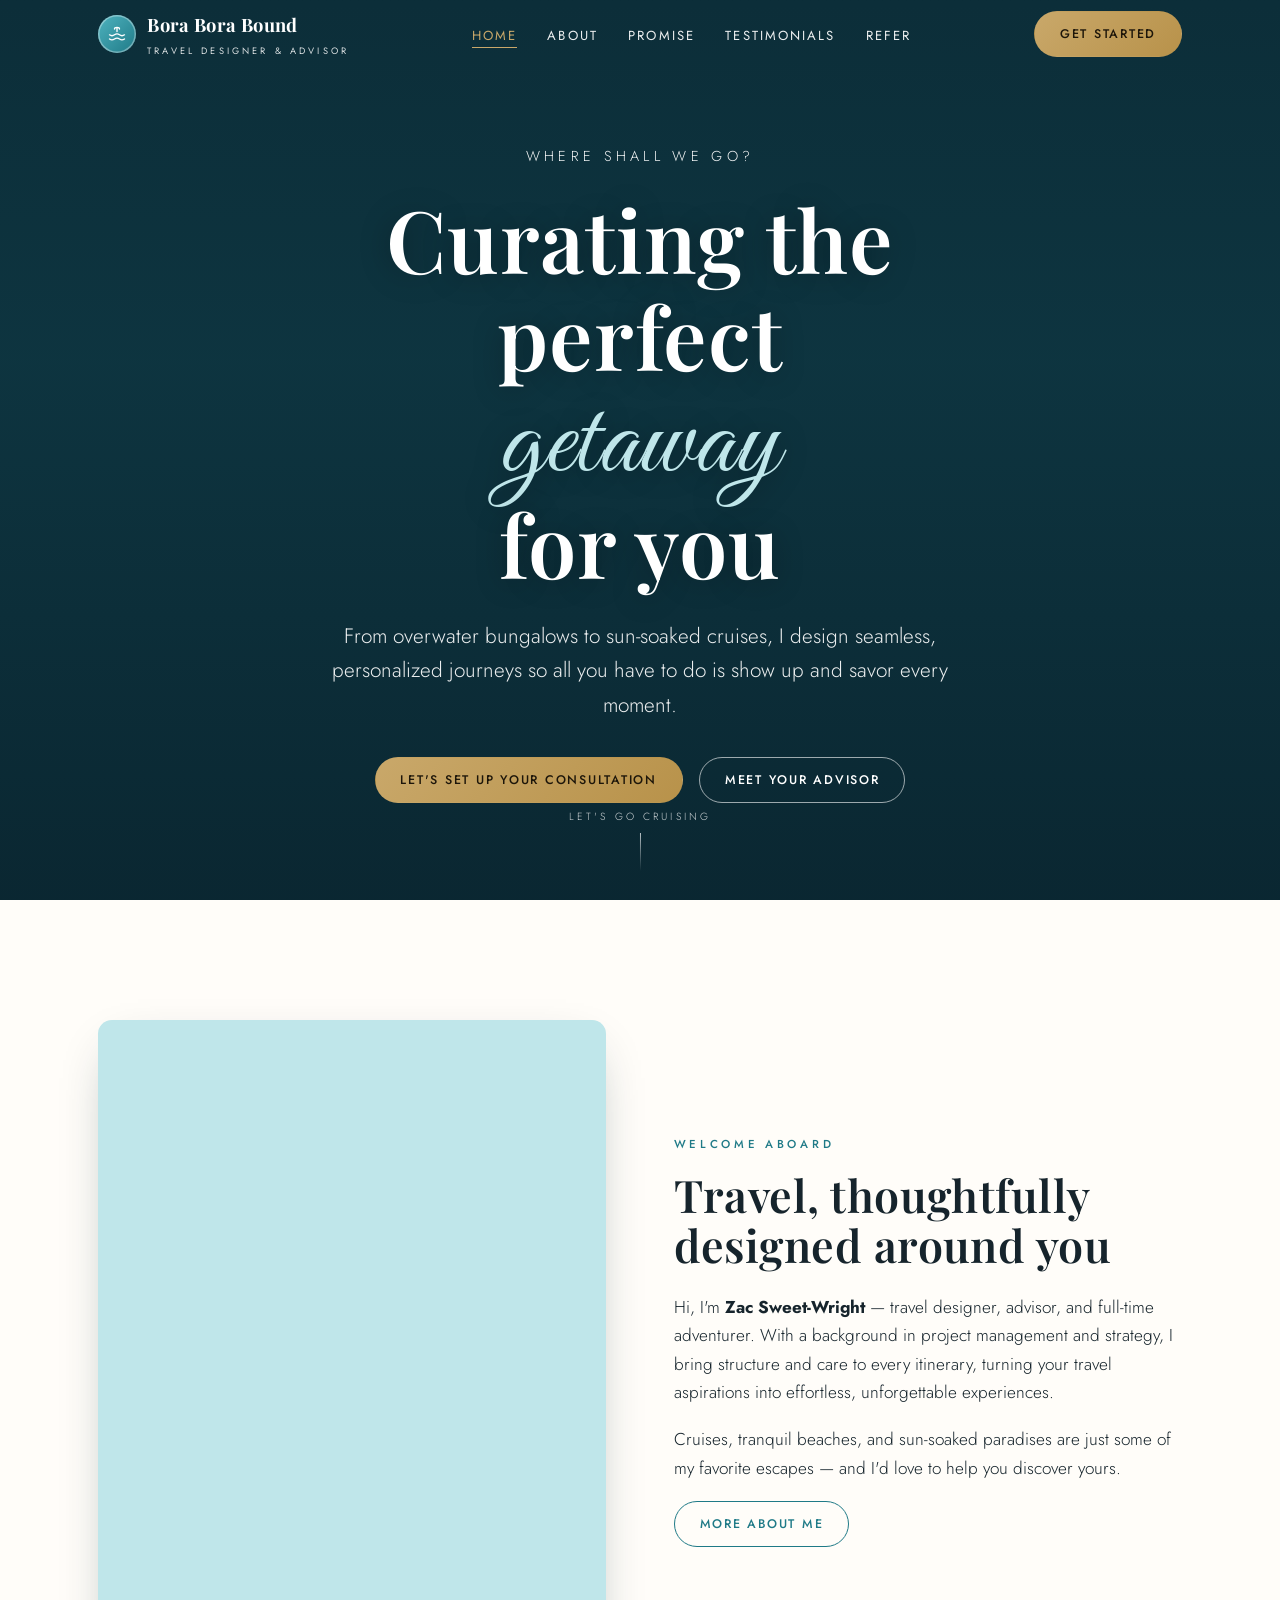
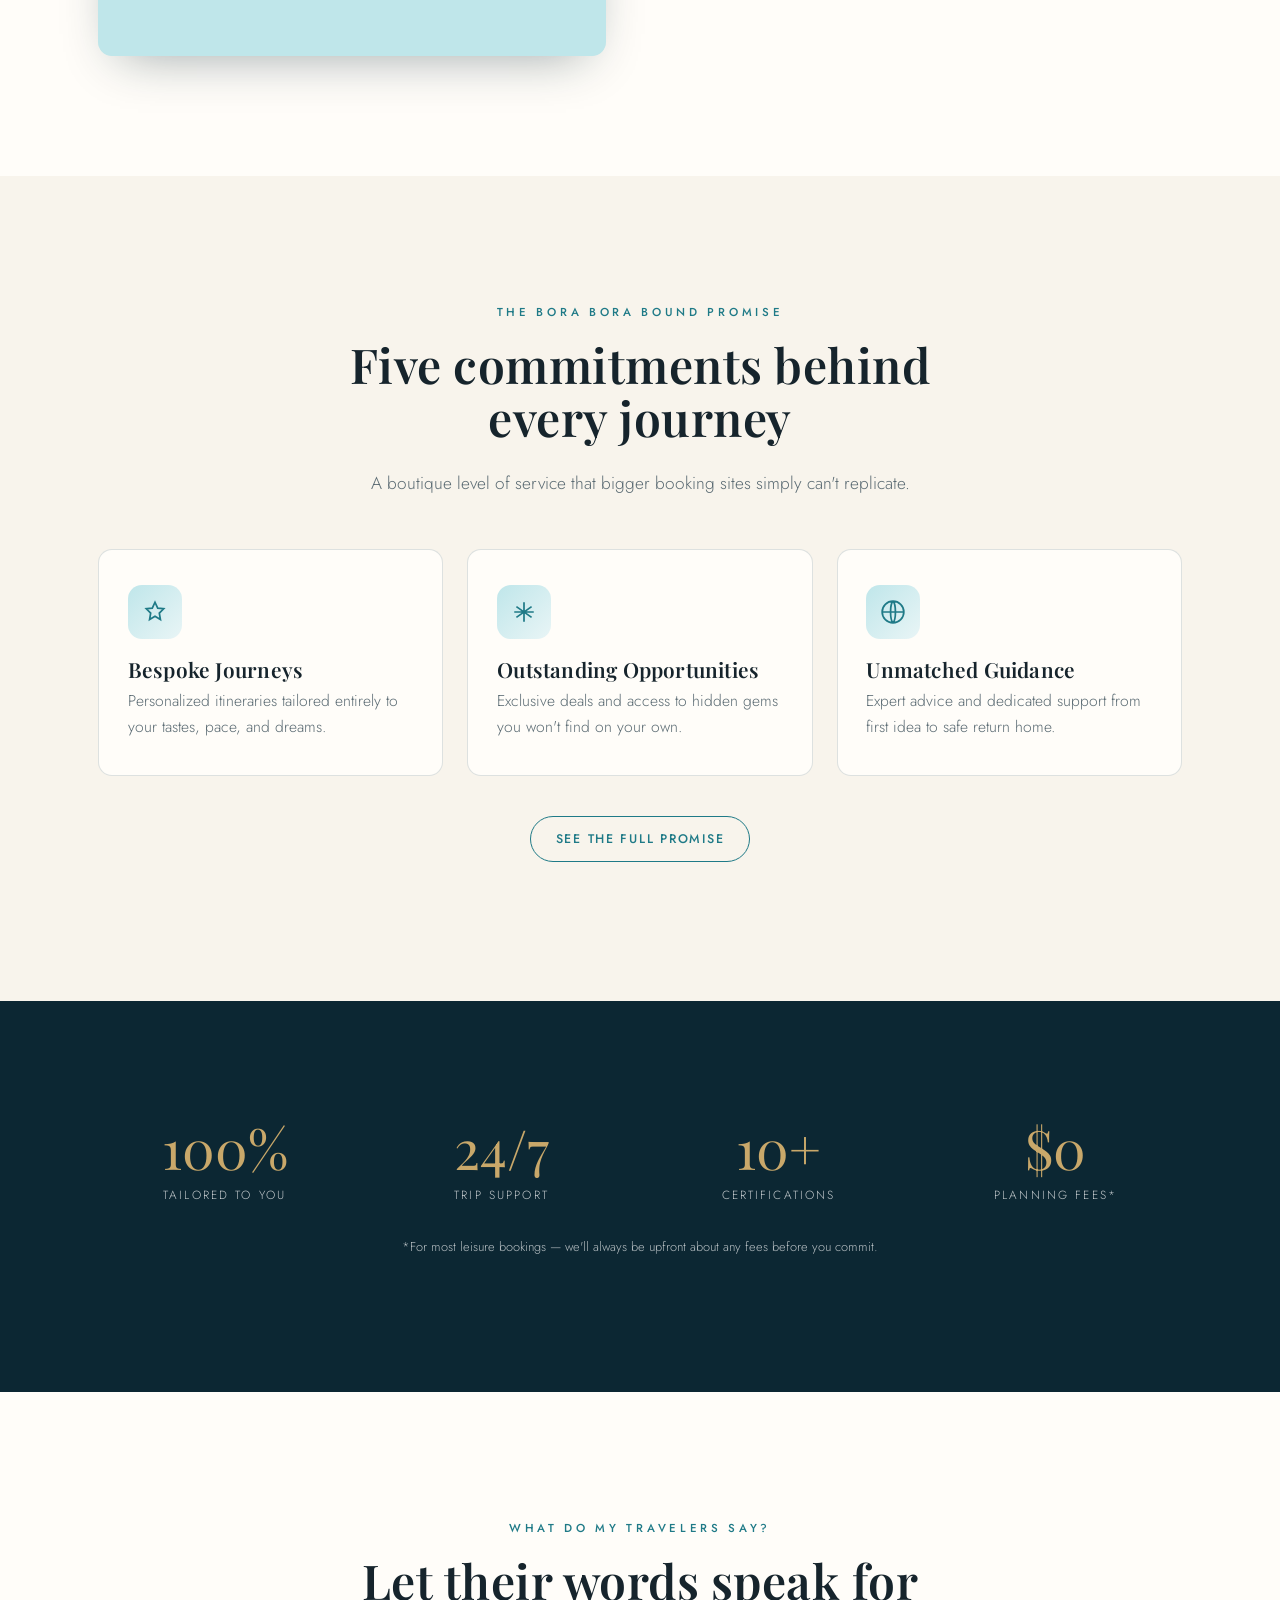
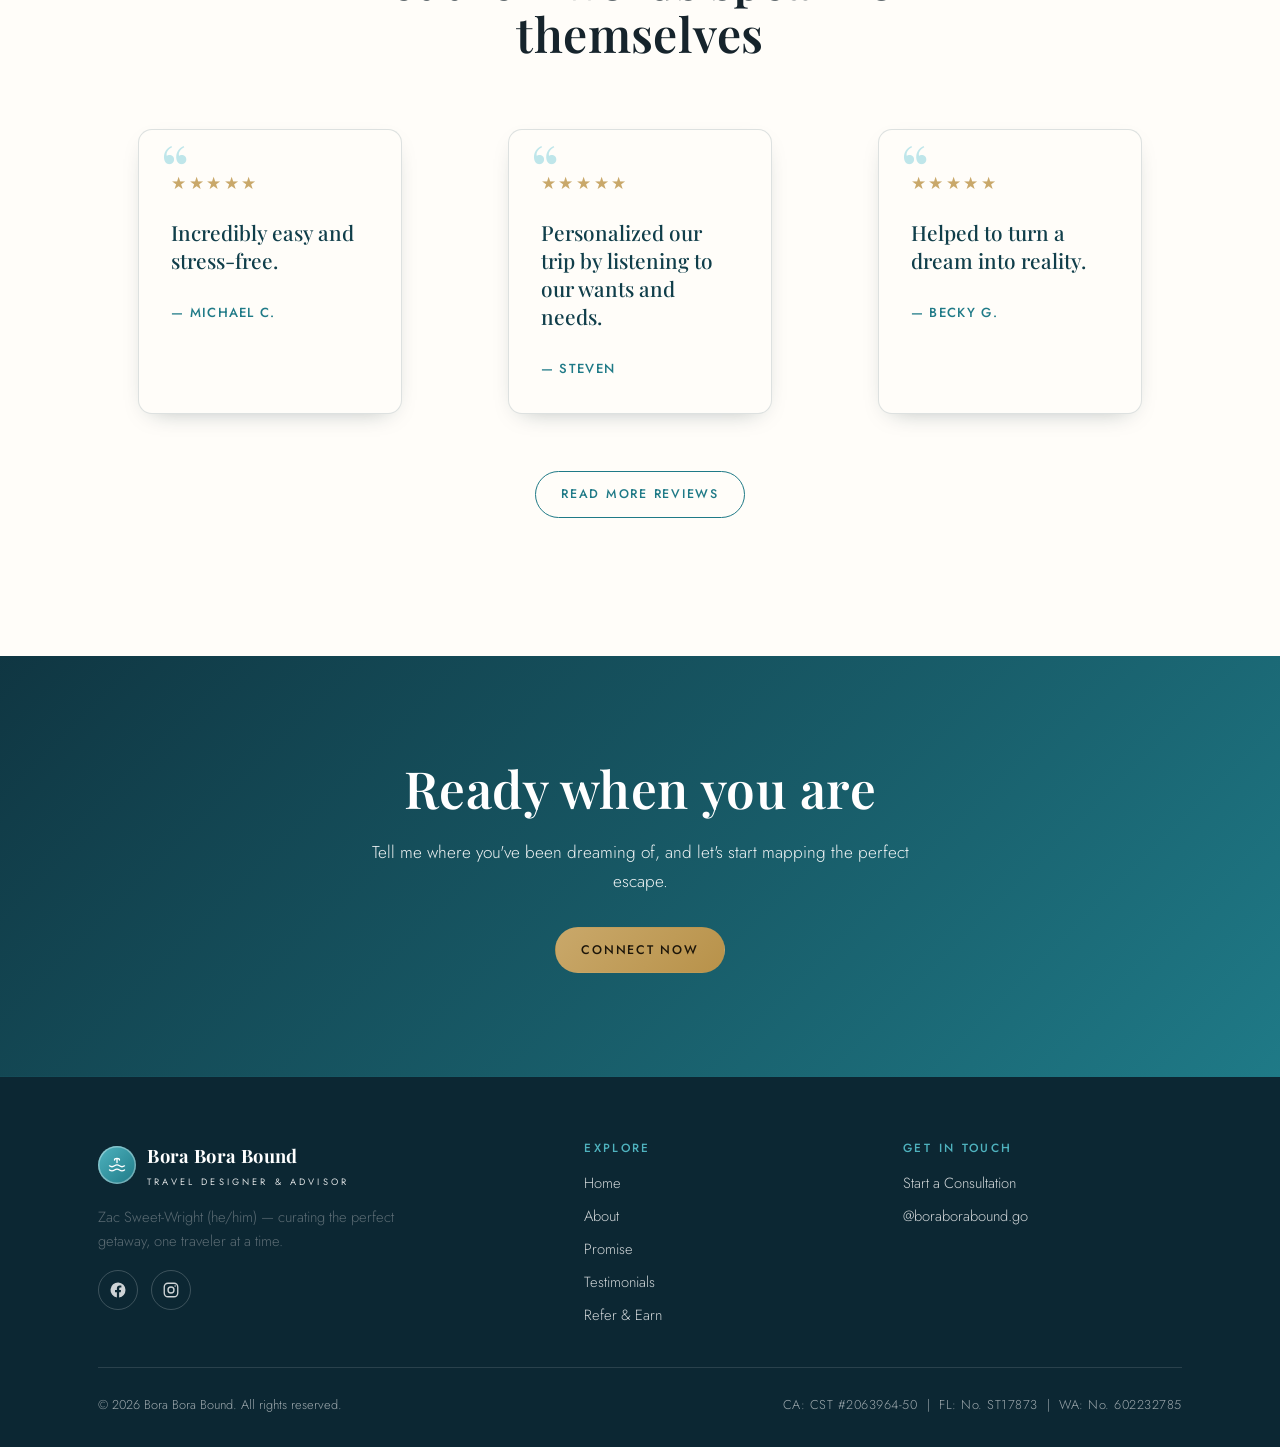
==== index.html @ e05685b5 "Initial site: static rebuild of boraborabound.com for GitHub Pages Co-Authored-By: Claude Opus 4.8 <" ====
<!DOCTYPE html>
<html lang="en">
<head>
  <meta charset="UTF-8" />
  <meta name="viewport" content="width=device-width, initial-scale=1.0" />
  <title>Bora Bora Bound — Curating the Perfect Getaway for You</title>
  <meta name="description" content="Bora Bora Bound is a luxury travel advisory led by Zac Sweet-Wright, designing bespoke cruises, beach escapes, and sun-soaked getaways tailored to you." />
  <link rel="preconnect" href="https://fonts.googleapis.com" />
  <link rel="preconnect" href="https://fonts.gstatic.com" crossorigin />
  <link href="https://fonts.googleapis.com/css2?family=Playfair+Display:wght@500;600;700&family=Jost:wght@300;400;500;600&family=Great+Vibes&display=swap" rel="stylesheet" />
  <link rel="stylesheet" href="assets/css/styles.css" />
  <link rel="icon" href="data:image/svg+xml,%3Csvg xmlns='http://www.w3.org/2000/svg' viewBox='0 0 100 100'%3E%3Ccircle cx='50' cy='50' r='48' fill='%231f7a87'/%3E%3Ctext x='50' y='68' font-size='52' text-anchor='middle' fill='white' font-family='Georgia'%3EB%3C/text%3E%3C/svg%3E" />
</head>
<body>
  <!-- ============ HEADER ============ -->
  <header class="site-header">
    <nav class="nav shell" aria-label="Primary">
      <a class="brand" href="index.html">
        <span class="mark" aria-hidden="true">
          <svg viewBox="0 0 24 24" fill="none" stroke="currentColor" stroke-width="1.6" stroke-linecap="round" stroke-linejoin="round"><path d="M3 18c2 1.5 4 1.5 6 0s4-1.5 6 0 4 1.5 6 0"/><path d="M3 13c2 1.5 4 1.5 6 0s4-1.5 6 0 4 1.5 6 0"/><path d="M12 9V4M12 4c2 0 3 1 3 2M12 4c-2 0-3 1-3 2"/></svg>
        </span>
        <span>Bora Bora Bound<small>Travel Designer &amp; Advisor</small></span>
      </a>
      <ul class="nav-links">
        <li><a href="index.html" class="active">Home</a></li>
        <li><a href="about.html">About</a></li>
        <li><a href="promise.html">Promise</a></li>
        <li><a href="testimonials.html">Testimonials</a></li>
        <li><a href="refer.html">Refer</a></li>
      </ul>
      <div class="nav-cta">
        <a href="#" class="btn btn--gold" data-open-modal>Get Started</a>
        <button class="nav-toggle" aria-label="Toggle menu"><span></span><span></span><span></span></button>
      </div>
    </nav>
  </header>

  <!-- ============ HERO ============ -->
  <section class="hero">
    <div class="hero__bg has-img" style="--hero-img: url('https://images.unsplash.com/photo-1573843981267-be1999ff37cd?auto=format&fit=crop&w=1920&q=80')"></div>
    <div class="hero__inner shell">
      <p class="tagline">Where shall we go?</p>
      <h1>Curating the perfect <span class="script">getaway</span> for you</h1>
      <p class="lede">From overwater bungalows to sun-soaked cruises, I design seamless, personalized journeys so all you have to do is show up and savor every moment.</p>
      <div class="hero__actions">
        <a href="#" class="btn btn--gold" data-open-modal>Let's Set Up Your Consultation</a>
        <a href="about.html" class="btn btn--ghost">Meet Your Advisor</a>
      </div>
    </div>
    <div class="scroll-cue">Let's go cruising</div>
  </section>

  <!-- ============ INTRO / WELCOME ============ -->
  <section class="section">
    <div class="shell split">
      <div class="split__media reveal" style="--media-img: url('https://images.unsplash.com/photo-1507525428034-b723cf961d3e?auto=format&fit=crop&w=1000&q=80')"></div>
      <div class="reveal d1">
        <span class="eyebrow">Welcome aboard</span>
        <h2>Travel, thoughtfully designed around you</h2>
        <p>Hi, I'm <strong>Zac Sweet-Wright</strong> — travel designer, advisor, and full-time adventurer. With a background in project management and strategy, I bring structure and care to every itinerary, turning your travel aspirations into effortless, unforgettable experiences.</p>
        <p>Cruises, tranquil beaches, and sun-soaked paradises are just some of my favorite escapes — and I'd love to help you discover yours.</p>
        <a href="about.html" class="btn btn--outline">More About Me</a>
      </div>
    </div>
  </section>

  <!-- ============ PROMISE PREVIEW ============ -->
  <section class="section section--cream">
    <div class="shell">
      <div class="section-head reveal">
        <span class="eyebrow">The Bora Bora Bound promise</span>
        <h2>Five commitments behind every journey</h2>
        <p>A boutique level of service that bigger booking sites simply can't replicate.</p>
      </div>
      <div class="cards">
        <div class="card reveal">
          <div class="icon" aria-hidden="true"><svg viewBox="0 0 24 24" fill="none" stroke="currentColor" stroke-width="1.6"><path d="M12 3l2.5 5.5L20 9l-4 4 1 6-5-3-5 3 1-6-4-4 5.5-.5L12 3z"/></svg></div>
          <h3>Bespoke Journeys</h3>
          <p>Personalized itineraries tailored entirely to your tastes, pace, and dreams.</p>
        </div>
        <div class="card reveal d1">
          <div class="icon" aria-hidden="true"><svg viewBox="0 0 24 24" fill="none" stroke="currentColor" stroke-width="1.6"><path d="M3 12h18M12 3v18M5 7l14 10M19 7L5 17"/></svg></div>
          <h3>Outstanding Opportunities</h3>
          <p>Exclusive deals and access to hidden gems you won't find on your own.</p>
        </div>
        <div class="card reveal d2">
          <div class="icon" aria-hidden="true"><svg viewBox="0 0 24 24" fill="none" stroke="currentColor" stroke-width="1.6"><path d="M12 2a10 10 0 100 20 10 10 0 000-20zM2 12h20M12 2c3 3 3 17 0 20M12 2c-3 3-3 17 0 20"/></svg></div>
          <h3>Unmatched Guidance</h3>
          <p>Expert advice and dedicated support from first idea to safe return home.</p>
        </div>
      </div>
      <p class="center" style="margin-top:2.5rem">
        <a href="promise.html" class="btn btn--outline">See the Full Promise</a>
      </p>
    </div>
  </section>

  <!-- ============ STATS ============ -->
  <section class="section section--navy">
    <div class="shell">
      <div class="stats">
        <div class="stat reveal"><div class="num">100%</div><div class="label">Tailored to you</div></div>
        <div class="stat reveal d1"><div class="num">24/7</div><div class="label">Trip support</div></div>
        <div class="stat reveal d2"><div class="num">10+</div><div class="label">Certifications</div></div>
        <div class="stat reveal d3"><div class="num">$0</div><div class="label">Planning fees*</div></div>
      </div>
      <p class="center muted" style="margin-top:2rem;font-size:0.8rem">*For most leisure bookings — we'll always be upfront about any fees before you commit.</p>
    </div>
  </section>

  <!-- ============ TESTIMONIAL PREVIEW ============ -->
  <section class="section">
    <div class="shell">
      <div class="section-head reveal">
        <span class="eyebrow">What do my travelers say?</span>
        <h2>Let their words speak for themselves</h2>
      </div>
      <div class="quotes">
        <figure class="quote reveal">
          <div class="stars" aria-label="5 out of 5 stars">★★★★★</div>
          <blockquote>Incredibly easy and stress-free.</blockquote>
          <cite>— Michael C.</cite>
        </figure>
        <figure class="quote reveal d1">
          <div class="stars" aria-label="5 out of 5 stars">★★★★★</div>
          <blockquote>Personalized our trip by listening to our wants and needs.</blockquote>
          <cite>— Steven</cite>
        </figure>
        <figure class="quote reveal d2">
          <div class="stars" aria-label="5 out of 5 stars">★★★★★</div>
          <blockquote>Helped to turn a dream into reality.</blockquote>
          <cite>— Becky G.</cite>
        </figure>
      </div>
      <p class="center" style="margin-top:2.5rem">
        <a href="testimonials.html" class="btn btn--outline">Read More Reviews</a>
      </p>
    </div>
  </section>

  <!-- ============ CTA BAND ============ -->
  <section class="cta-band">
    <div class="cta-band__bg" style="--cta-img: url('https://images.unsplash.com/photo-1505228395891-9a51e7e86bf6?auto=format&fit=crop&w=1920&q=80')"></div>
    <div class="shell reveal">
      <h2>Ready when you are</h2>
      <p>Tell me where you've been dreaming of, and let's start mapping the perfect escape.</p>
      <a href="#" class="btn btn--gold" data-open-modal>Connect Now</a>
    </div>
  </section>

  <!-- ============ FOOTER (shared) ============ -->
  <footer class="site-footer">
    <div class="shell">
      <div class="footer-grid">
        <div>
          <a class="brand" href="index.html">
            <span class="mark" aria-hidden="true"><svg viewBox="0 0 24 24" fill="none" stroke="currentColor" stroke-width="1.6" stroke-linecap="round" stroke-linejoin="round"><path d="M3 18c2 1.5 4 1.5 6 0s4-1.5 6 0 4 1.5 6 0"/><path d="M3 13c2 1.5 4 1.5 6 0s4-1.5 6 0 4 1.5 6 0"/><path d="M12 9V4M12 4c2 0 3 1 3 2M12 4c-2 0-3 1-3 2"/></svg></span>
            <span>Bora Bora Bound<small>Travel Designer &amp; Advisor</small></span>
          </a>
          <p class="muted" style="max-width:34ch">Zac Sweet-Wright (he/him) — curating the perfect getaway, one traveler at a time.</p>
          <div class="socials">
            <a href="https://www.facebook.com/boraborabound.go" aria-label="Facebook" target="_blank" rel="noopener"><svg viewBox="0 0 24 24" fill="currentColor"><path d="M22 12a10 10 0 10-11.5 9.9v-7H8v-2.9h2.5V9.8c0-2.5 1.5-3.9 3.8-3.9 1.1 0 2.2.2 2.2.2v2.5h-1.3c-1.2 0-1.6.8-1.6 1.6v1.8H16l-.4 2.9h-2.1v7A10 10 0 0022 12z"/></svg></a>
            <a href="https://www.instagram.com/boraborabound.go" aria-label="Instagram" target="_blank" rel="noopener"><svg viewBox="0 0 24 24" fill="none" stroke="currentColor" stroke-width="1.8"><rect x="3" y="3" width="18" height="18" rx="5"/><circle cx="12" cy="12" r="4"/><circle cx="17.5" cy="6.5" r="1" fill="currentColor" stroke="none"/></svg></a>
          </div>
        </div>
        <div>
          <h4>Explore</h4>
          <ul class="footer-links">
            <li><a href="index.html">Home</a></li>
            <li><a href="about.html">About</a></li>
            <li><a href="promise.html">Promise</a></li>
            <li><a href="testimonials.html">Testimonials</a></li>
            <li><a href="refer.html">Refer &amp; Earn</a></li>
          </ul>
        </div>
        <div>
          <h4>Get in touch</h4>
          <ul class="footer-links">
            <li><a href="#" data-open-modal>Start a Consultation</a></li>
            <li><a href="https://www.instagram.com/boraborabound.go" target="_blank" rel="noopener">@boraborabound.go</a></li>
          </ul>
        </div>
      </div>
      <div class="footer-bottom">
        <span>© <span id="year">2026</span> Bora Bora Bound. All rights reserved.</span>
        <span class="licenses">CA: CST #2063964-50 &nbsp;|&nbsp; FL: No. ST17873 &nbsp;|&nbsp; WA: No. 602232785</span>
      </div>
    </div>
  </footer>

  <!-- ============ CONTACT MODAL (shared) ============ -->
  <div class="modal" id="contact-modal" role="dialog" aria-modal="true" aria-labelledby="modal-title">
    <div class="modal__panel">
      <button class="modal__close" data-close-modal aria-label="Close">&times;</button>
      <h3 id="modal-title">Let's set up your consultation</h3>
      <p class="sub">Tell me a little about your dream trip and I'll be in touch shortly.</p>
      <!-- TODO: connect this form to CRM. Currently a styled placeholder. -->
      <form data-placeholder>
        <div class="field">
          <label for="c-name">Your Name</label>
          <input id="c-name" name="name" type="text" autocomplete="name" required />
        </div>
        <div class="field">
          <label for="c-email">Your Email Address</label>
          <input id="c-email" name="email" type="email" autocomplete="email" required />
        </div>
        <div class="field">
          <label for="c-message">Your Message</label>
          <textarea id="c-message" name="message" placeholder="Where are you dreaming of going?" required></textarea>
        </div>
        <div class="form-actions">
          <button type="button" class="btn btn--outline" data-close-modal>Cancel</button>
          <button type="submit" class="btn btn--gold">Send Message</button>
        </div>
        <p class="form-feedback form-note"></p>
      </form>
    </div>
  </div>

  <script src="assets/js/main.js"></script>
</body>
</html>
---- assets/css/styles.css ----
/* =========================================================
   Bora Bora Bound — global styles
   Luxury travel advisory. Faithful + polished rebuild.
   ========================================================= */

:root {
  /* Palette */
  --navy:      #0c2733;
  --deep-sea:  #103e4a;
  --lagoon:    #1f7a87;
  --aqua:      #4fb3bf;
  --aqua-soft: #bfe6ea;
  --sand:      #c9a86a;
  --gold:      #b8924a;
  --cream:     #f8f4ec;
  --paper:     #fffdf9;
  --ink:       #16242c;
  --muted:     #5b6b73;
  --line:      rgba(16, 62, 74, 0.14);

  /* Type */
  --serif:  "Playfair Display", Georgia, "Times New Roman", serif;
  --sans:   "Jost", "Helvetica Neue", Arial, sans-serif;
  --script: "Great Vibes", "Brush Script MT", cursive;

  /* Layout */
  --maxw: 1180px;
  --radius: 14px;
  --shadow: 0 18px 50px -22px rgba(12, 39, 51, 0.45);
  --shadow-sm: 0 8px 24px -14px rgba(12, 39, 51, 0.4);
  --ease: cubic-bezier(0.22, 1, 0.36, 1);
}

/* ----------------------------- Reset ---------------------------- */
*,
*::before,
*::after { box-sizing: border-box; }

html { scroll-behavior: smooth; -webkit-text-size-adjust: 100%; }

body {
  margin: 0;
  font-family: var(--sans);
  font-weight: 300;
  color: var(--ink);
  background: var(--paper);
  line-height: 1.65;
  font-size: clamp(1rem, 0.96rem + 0.2vw, 1.075rem);
  overflow-x: hidden;
}

img { max-width: 100%; display: block; }

a { color: inherit; text-decoration: none; }

h1, h2, h3, h4 {
  font-family: var(--serif);
  font-weight: 600;
  line-height: 1.12;
  margin: 0 0 0.5em;
  letter-spacing: 0.01em;
}

p { margin: 0 0 1.1em; }

.script { font-family: var(--script); font-weight: 400; }

.eyebrow {
  font-family: var(--sans);
  font-weight: 500;
  text-transform: uppercase;
  letter-spacing: 0.32em;
  font-size: 0.72rem;
  color: var(--lagoon);
  margin: 0 0 1rem;
  display: inline-block;
}

.shell {
  width: 100%;
  max-width: var(--maxw);
  margin-inline: auto;
  padding-inline: clamp(1.25rem, 5vw, 3rem);
}

.center { text-align: center; }

/* --------------------------- Buttons ---------------------------- */
.btn {
  --btn-bg: var(--lagoon);
  --btn-fg: #fff;
  display: inline-flex;
  align-items: center;
  gap: 0.6em;
  font-family: var(--sans);
  font-weight: 500;
  letter-spacing: 0.14em;
  text-transform: uppercase;
  font-size: 0.78rem;
  padding: 0.95em 2em;
  border: 1px solid transparent;
  border-radius: 100px;
  background: var(--btn-bg);
  color: var(--btn-fg);
  cursor: pointer;
  transition: transform 0.4s var(--ease), box-shadow 0.4s var(--ease),
    background 0.3s ease, color 0.3s ease;
}
.btn:hover { transform: translateY(-3px); box-shadow: var(--shadow-sm); }
.btn:active { transform: translateY(-1px); }

.btn--gold { --btn-bg: linear-gradient(135deg, var(--sand), var(--gold)); --btn-fg: #1d160a; }
.btn--ghost {
  --btn-bg: transparent;
  --btn-fg: #fff;
  border-color: rgba(255, 255, 255, 0.6);
}
.btn--ghost:hover { background: rgba(255, 255, 255, 0.12); }
.btn--outline {
  --btn-bg: transparent;
  --btn-fg: var(--lagoon);
  border-color: var(--lagoon);
}
.btn--outline:hover { background: var(--lagoon); color: #fff; }

/* ----------------------------- Nav ------------------------------ */
.site-header {
  position: fixed;
  inset: 0 0 auto 0;
  z-index: 60;
  transition: background 0.4s ease, box-shadow 0.4s ease, padding 0.4s ease;
  padding: 0.65rem 0;
}
.site-header.is-scrolled {
  background: rgba(255, 253, 249, 0.92);
  backdrop-filter: blur(10px);
  box-shadow: 0 2px 20px -12px rgba(12, 39, 51, 0.55);
}
.nav {
  display: flex;
  align-items: center;
  justify-content: space-between;
  gap: 1.5rem;
}
.brand {
  display: flex;
  align-items: center;
  gap: 0.7rem;
  font-family: var(--serif);
  font-weight: 700;
  font-size: 1.15rem;
  letter-spacing: 0.02em;
  color: #fff;
  transition: color 0.4s ease;
}
.brand .mark {
  width: 38px; height: 38px;
  display: grid; place-items: center;
  border-radius: 50%;
  background: linear-gradient(135deg, var(--aqua), var(--lagoon));
  color: #fff; flex: none;
  box-shadow: inset 0 0 0 1.5px rgba(255,255,255,0.35);
}
.brand .mark svg { width: 20px; height: 20px; }
.brand small {
  display: block;
  font-family: var(--sans);
  font-weight: 400;
  font-size: 0.58rem;
  letter-spacing: 0.34em;
  text-transform: uppercase;
  opacity: 0.85;
  margin-top: 2px;
}
.is-scrolled .brand,
.inner-page .brand { color: var(--ink); }

.nav-links {
  display: flex;
  align-items: center;
  gap: 1.9rem;
  list-style: none;
  margin: 0; padding: 0;
}
.nav-links a {
  font-weight: 400;
  font-size: 0.82rem;
  letter-spacing: 0.16em;
  text-transform: uppercase;
  color: rgba(255,255,255,0.92);
  position: relative;
  padding-bottom: 3px;
  transition: color 0.3s ease;
}
.nav-links a::after {
  content: "";
  position: absolute; left: 0; bottom: 0;
  width: 0; height: 1.5px;
  background: var(--sand);
  transition: width 0.35s var(--ease);
}
.nav-links a:hover::after,
.nav-links a.active::after { width: 100%; }
.is-scrolled .nav-links a,
.inner-page .nav-links a { color: var(--ink); }
.nav-links a.active { color: var(--sand); }

.nav-cta { display: flex; align-items: center; gap: 1rem; }

.nav-toggle {
  display: none;
  background: none; border: 0; cursor: pointer;
  width: 30px; height: 24px; position: relative;
}
.nav-toggle span {
  position: absolute; left: 0; height: 2px; width: 100%;
  background: #fff; border-radius: 2px; transition: 0.3s var(--ease);
}
.is-scrolled .nav-toggle span,
.inner-page .nav-toggle span { background: var(--ink); }
.nav-toggle span:nth-child(1) { top: 2px; }
.nav-toggle span:nth-child(2) { top: 11px; }
.nav-toggle span:nth-child(3) { top: 20px; }
body.nav-open .nav-toggle span:nth-child(1) { top: 11px; transform: rotate(45deg); }
body.nav-open .nav-toggle span:nth-child(2) { opacity: 0; }
body.nav-open .nav-toggle span:nth-child(3) { top: 11px; transform: rotate(-45deg); }

/* --------------------------- Hero ------------------------------- */
.hero {
  position: relative;
  min-height: 100svh;
  display: grid;
  place-items: center;
  text-align: center;
  color: #fff;
  isolation: isolate;
  padding: 7rem 1rem 4rem;
}
.hero__bg {
  position: absolute; inset: 0; z-index: -2;
  background:
    linear-gradient(180deg, rgba(8,30,40,0.55), rgba(8,30,40,0.35) 40%, rgba(8,30,40,0.7)),
    radial-gradient(120% 80% at 50% 0%, rgba(79,179,191,0.25), transparent 60%),
    var(--deep-sea);
  background-size: cover;
  background-position: center;
}
.hero__bg.has-img {
  background-image:
    linear-gradient(180deg, rgba(8,30,40,0.5), rgba(8,30,40,0.3) 40%, rgba(8,30,40,0.72)),
    var(--hero-img);
}
.hero__inner { max-width: 860px; }
.hero .tagline {
  font-family: var(--sans);
  font-weight: 300;
  letter-spacing: 0.3em;
  text-transform: uppercase;
  font-size: clamp(0.7rem, 0.6rem + 0.4vw, 0.9rem);
  margin-bottom: 1.4rem;
  opacity: 0.95;
}
.hero h1 {
  font-size: clamp(2.6rem, 1.6rem + 5vw, 5.4rem);
  margin-bottom: 0.3em;
  text-shadow: 0 2px 30px rgba(0,0,0,0.3);
}
.hero h1 .script {
  display: block;
  font-size: clamp(3.4rem, 2rem + 8vw, 7rem);
  color: var(--aqua-soft);
  line-height: 0.9;
  margin-top: 0.1em;
}
.hero p.lede {
  font-size: clamp(1.05rem, 1rem + 0.4vw, 1.3rem);
  font-weight: 300;
  max-width: 620px;
  margin: 0 auto 2.2rem;
  color: rgba(255,255,255,0.92);
}
.hero__actions { display: flex; gap: 1rem; justify-content: center; flex-wrap: wrap; }

.scroll-cue {
  position: absolute; bottom: 1.8rem; left: 50%; transform: translateX(-50%);
  font-size: 0.65rem; letter-spacing: 0.3em; text-transform: uppercase;
  opacity: 0.8; display: flex; flex-direction: column; align-items: center; gap: 0.5rem;
}
.scroll-cue::after {
  content: ""; width: 1px; height: 38px;
  background: linear-gradient(rgba(255,255,255,0.9), transparent);
  animation: cue 2.2s var(--ease) infinite;
}
@keyframes cue { 0% { transform: scaleY(0); transform-origin: top; } 50% { transform: scaleY(1);} 100% { transform: scaleY(0); transform-origin: bottom; } }

/* ----------------------- Inner page header ---------------------- */
.page-hero {
  position: relative;
  color: #fff;
  text-align: center;
  padding: 11rem 1rem 5rem;
  isolation: isolate;
}
.page-hero__bg {
  position: absolute; inset: 0; z-index: -1;
  background:
    linear-gradient(180deg, rgba(8,30,40,0.65), rgba(8,30,40,0.55)),
    var(--page-img, none), var(--deep-sea);
  background-size: cover; background-position: center;
}
.page-hero h1 { font-size: clamp(2.2rem, 1.5rem + 3vw, 3.8rem); margin-bottom: 0.25em; }
.page-hero p { max-width: 600px; margin: 0 auto; opacity: 0.94; font-weight: 300; }
.page-hero .eyebrow { color: var(--aqua-soft); }

/* ---------------------------- Sections -------------------------- */
.section { padding: clamp(4rem, 3rem + 6vw, 7.5rem) 0; }
.section--cream { background: var(--cream); }
.section--navy { background: var(--navy); color: #fff; }
.section--navy .eyebrow { color: var(--aqua); }
.section--navy .muted { color: rgba(255,255,255,0.7); }

.section-head { max-width: 680px; margin: 0 auto 3.2rem; text-align: center; }
.section-head h2 { font-size: clamp(1.9rem, 1.4rem + 2.4vw, 3rem); }
.section-head p { color: var(--muted); font-size: 1.08rem; }
.section--navy .section-head p { color: rgba(255,255,255,0.78); }

.muted { color: var(--muted); }

/* Split / intro layout */
.split {
  display: grid;
  grid-template-columns: 1fr 1fr;
  gap: clamp(2rem, 1rem + 4vw, 5rem);
  align-items: center;
}
.split__media {
  border-radius: var(--radius);
  overflow: hidden;
  box-shadow: var(--shadow);
  aspect-ratio: 4 / 5;
  background: var(--aqua-soft) var(--media-img) center/cover no-repeat;
  position: relative;
}
.split__media.tall { aspect-ratio: 3 / 4; }
.split h2 { font-size: clamp(1.8rem, 1.4rem + 2vw, 2.8rem); }

/* ------------------------- Feature cards ------------------------ */
.cards {
  display: grid;
  grid-template-columns: repeat(auto-fit, minmax(240px, 1fr));
  gap: 1.5rem;
}
.card {
  background: var(--paper);
  border: 1px solid var(--line);
  border-radius: var(--radius);
  padding: 2.2rem 1.8rem;
  transition: transform 0.45s var(--ease), box-shadow 0.45s var(--ease);
}
.card:hover { transform: translateY(-6px); box-shadow: var(--shadow); }
.card .icon {
  width: 54px; height: 54px; border-radius: 14px;
  display: grid; place-items: center; margin-bottom: 1.2rem;
  background: linear-gradient(135deg, var(--aqua-soft), #e9f5f6);
  color: var(--lagoon);
}
.card .icon svg { width: 26px; height: 26px; }
.card h3 { font-size: 1.3rem; margin-bottom: 0.4rem; }
.card p { color: var(--muted); margin: 0; font-size: 0.98rem; }
.section--navy .card { background: rgba(255,255,255,0.04); border-color: rgba(255,255,255,0.12); }
.section--navy .card p { color: rgba(255,255,255,0.72); }
.section--navy .card .icon { background: rgba(79,179,191,0.18); color: var(--aqua); }

/* numbered promise list */
.promise-grid { counter-reset: promise; }
.card[data-num]::before {
  counter-increment: promise;
  content: "0" counter(promise);
  font-family: var(--serif);
  font-size: 0.95rem;
  color: var(--sand);
  letter-spacing: 0.1em;
  display: block;
  margin-bottom: 0.6rem;
}

/* --------------------------- Testimonials ----------------------- */
.quotes {
  display: grid;
  grid-template-columns: repeat(auto-fit, minmax(280px, 1fr));
  gap: 1.6rem;
}
.quote {
  background: var(--paper);
  border-radius: var(--radius);
  padding: 2.4rem 2rem 2rem;
  box-shadow: var(--shadow-sm);
  border: 1px solid var(--line);
  position: relative;
}
.quote::before {
  content: "\201C";
  font-family: var(--serif);
  font-size: 4.5rem;
  line-height: 0.5;
  color: var(--aqua-soft);
  position: absolute; top: 1.2rem; left: 1.3rem;
}
.quote blockquote {
  margin: 1.3rem 0 1.4rem;
  font-family: var(--serif);
  font-size: 1.3rem;
  font-weight: 500;
  line-height: 1.35;
  color: var(--deep-sea);
}
.quote .stars { color: var(--sand); letter-spacing: 0.15em; margin-bottom: 0.4rem; }
.quote cite {
  font-style: normal;
  font-weight: 500;
  letter-spacing: 0.1em;
  text-transform: uppercase;
  font-size: 0.82rem;
  color: var(--lagoon);
}

/* ---------------------------- Stats ----------------------------- */
.stats {
  display: grid;
  grid-template-columns: repeat(auto-fit, minmax(160px, 1fr));
  gap: 1.5rem;
  text-align: center;
}
.stat .num {
  font-family: var(--serif);
  font-size: clamp(2.2rem, 1.6rem + 2.4vw, 3.4rem);
  color: var(--sand);
  line-height: 1;
}
.stat .label {
  text-transform: uppercase;
  letter-spacing: 0.18em;
  font-size: 0.74rem;
  color: rgba(255,255,255,0.75);
  margin-top: 0.6rem;
}

/* ------------------------ Badges / creds ------------------------ */
.badges {
  display: flex; flex-wrap: wrap; gap: 0.8rem; justify-content: center;
}
.badge {
  border: 1px solid var(--line);
  border-radius: 100px;
  padding: 0.6em 1.3em;
  font-size: 0.82rem;
  letter-spacing: 0.05em;
  background: var(--paper);
  color: var(--deep-sea);
}
.badge strong { font-weight: 600; }

/* ----------------------------- CTA band ------------------------- */
.cta-band {
  position: relative;
  text-align: center;
  color: #fff;
  padding: clamp(4rem, 3rem + 5vw, 6.5rem) 1rem;
  isolation: isolate;
}
.cta-band__bg {
  position: absolute; inset: 0; z-index: -1;
  background:
    linear-gradient(135deg, rgba(12,39,51,0.82), rgba(31,122,135,0.78)),
    var(--cta-img, none), var(--lagoon);
  background-size: cover; background-position: center;
}
.cta-band h2 { font-size: clamp(2rem, 1.5rem + 2.6vw, 3.2rem); margin-bottom: 0.4em; }
.cta-band p { max-width: 560px; margin: 0 auto 2rem; opacity: 0.92; }

/* ---------------------------- Footer ---------------------------- */
.site-footer {
  background: var(--navy);
  color: rgba(255,255,255,0.8);
  padding: 4rem 0 2rem;
  font-size: 0.92rem;
}
.footer-grid {
  display: grid;
  grid-template-columns: 1.6fr 1fr 1fr;
  gap: 2.5rem;
  margin-bottom: 2.5rem;
}
.site-footer .brand { color: #fff; margin-bottom: 1rem; }
.site-footer h4 {
  font-family: var(--sans);
  text-transform: uppercase;
  letter-spacing: 0.2em;
  font-size: 0.74rem;
  color: var(--aqua);
  margin-bottom: 1rem;
  font-weight: 500;
}
.footer-links { list-style: none; margin: 0; padding: 0; display: grid; gap: 0.55rem; }
.footer-links a:hover { color: var(--aqua); }
.socials { display: flex; gap: 0.8rem; margin-top: 0.4rem; }
.socials a {
  width: 40px; height: 40px; border-radius: 50%;
  display: grid; place-items: center;
  border: 1px solid rgba(255,255,255,0.2);
  transition: 0.3s var(--ease);
}
.socials a:hover { background: var(--aqua); border-color: var(--aqua); color: var(--navy); transform: translateY(-3px); }
.socials svg { width: 18px; height: 18px; }
.footer-bottom {
  border-top: 1px solid rgba(255,255,255,0.12);
  padding-top: 1.6rem;
  display: flex; flex-wrap: wrap; gap: 0.8rem 1.5rem;
  justify-content: space-between; align-items: center;
  font-size: 0.8rem; color: rgba(255,255,255,0.6);
}
.licenses { letter-spacing: 0.04em; }

/* ----------------------------- Modal ---------------------------- */
.modal {
  position: fixed; inset: 0; z-index: 100;
  display: grid; place-items: center;
  padding: 1.5rem;
  background: rgba(8,30,40,0.6);
  backdrop-filter: blur(6px);
  opacity: 0; visibility: hidden;
  transition: opacity 0.35s ease, visibility 0.35s ease;
}
.modal.is-open { opacity: 1; visibility: visible; }
.modal__panel {
  background: var(--paper);
  border-radius: var(--radius);
  max-width: 520px; width: 100%;
  padding: clamp(1.8rem, 1rem + 3vw, 2.8rem);
  box-shadow: var(--shadow);
  transform: translateY(20px) scale(0.98);
  transition: transform 0.4s var(--ease);
  max-height: 90vh; overflow-y: auto;
}
.modal.is-open .modal__panel { transform: none; }
.modal__close {
  position: absolute; top: 1.2rem; right: 1.4rem;
  background: none; border: 0; font-size: 1.6rem; line-height: 1;
  cursor: pointer; color: var(--muted);
}
.modal__panel h3 { font-size: 1.7rem; margin-bottom: 0.2em; }
.modal__panel .sub { color: var(--muted); margin-bottom: 1.6rem; }

/* ----------------------------- Forms ---------------------------- */
.field { margin-bottom: 1.1rem; }
.field label {
  display: block;
  font-size: 0.74rem; letter-spacing: 0.14em; text-transform: uppercase;
  color: var(--lagoon); margin-bottom: 0.45rem; font-weight: 500;
}
.field input,
.field textarea,
.field select {
  width: 100%;
  font-family: var(--sans); font-size: 1rem; font-weight: 300;
  color: var(--ink);
  padding: 0.85em 1em;
  border: 1px solid var(--line);
  border-radius: 10px;
  background: #fff;
  transition: border-color 0.3s ease, box-shadow 0.3s ease;
}
.field input:focus,
.field textarea:focus,
.field select:focus {
  outline: none;
  border-color: var(--aqua);
  box-shadow: 0 0 0 3px rgba(79,179,191,0.18);
}
.field textarea { resize: vertical; min-height: 120px; }
.form-actions { display: flex; gap: 0.8rem; margin-top: 1.4rem; }
.form-note {
  font-size: 0.78rem; color: var(--muted); margin-top: 1rem; text-align: center;
}
.form-grid-2 { display: grid; grid-template-columns: 1fr 1fr; gap: 1.1rem; }

/* embedded (non-modal) form card */
.form-card {
  background: var(--paper);
  border: 1px solid var(--line);
  border-radius: var(--radius);
  padding: clamp(1.8rem, 1rem + 3vw, 3rem);
  box-shadow: var(--shadow-sm);
  max-width: 640px; margin: 0 auto;
}

/* --------------------------- Reveal anim ------------------------ */
.reveal { opacity: 0; transform: translateY(28px); transition: opacity 0.8s var(--ease), transform 0.8s var(--ease); }
.reveal.in { opacity: 1; transform: none; }
.reveal.d1 { transition-delay: 0.08s; }
.reveal.d2 { transition-delay: 0.16s; }
.reveal.d3 { transition-delay: 0.24s; }
@media (prefers-reduced-motion: reduce) {
  .reveal { opacity: 1; transform: none; transition: none; }
  html { scroll-behavior: auto; }
  .scroll-cue::after { animation: none; }
}

/* ---------------------------- Responsive ------------------------ */
@media (max-width: 900px) {
  .split { grid-template-columns: 1fr; }
  .split__media { aspect-ratio: 16 / 11; order: -1; }
  .footer-grid { grid-template-columns: 1fr 1fr; }
}
@media (max-width: 720px) {
  .nav-toggle { display: block; }
  .nav-links {
    position: fixed; inset: 0 0 0 auto;
    width: min(78vw, 320px);
    flex-direction: column;
    align-items: flex-start;
    justify-content: center;
    gap: 1.6rem;
    background: var(--paper);
    padding: 2rem 2.2rem;
    box-shadow: -10px 0 40px -20px rgba(0,0,0,0.5);
    transform: translateX(100%);
    transition: transform 0.4s var(--ease);
  }
  body.nav-open .nav-links { transform: none; }
  .nav-links a { color: var(--ink); font-size: 1rem; }
  .nav-cta .btn { display: none; }
  .footer-grid { grid-template-columns: 1fr; gap: 1.8rem; }
  .form-grid-2 { grid-template-columns: 1fr; }
}
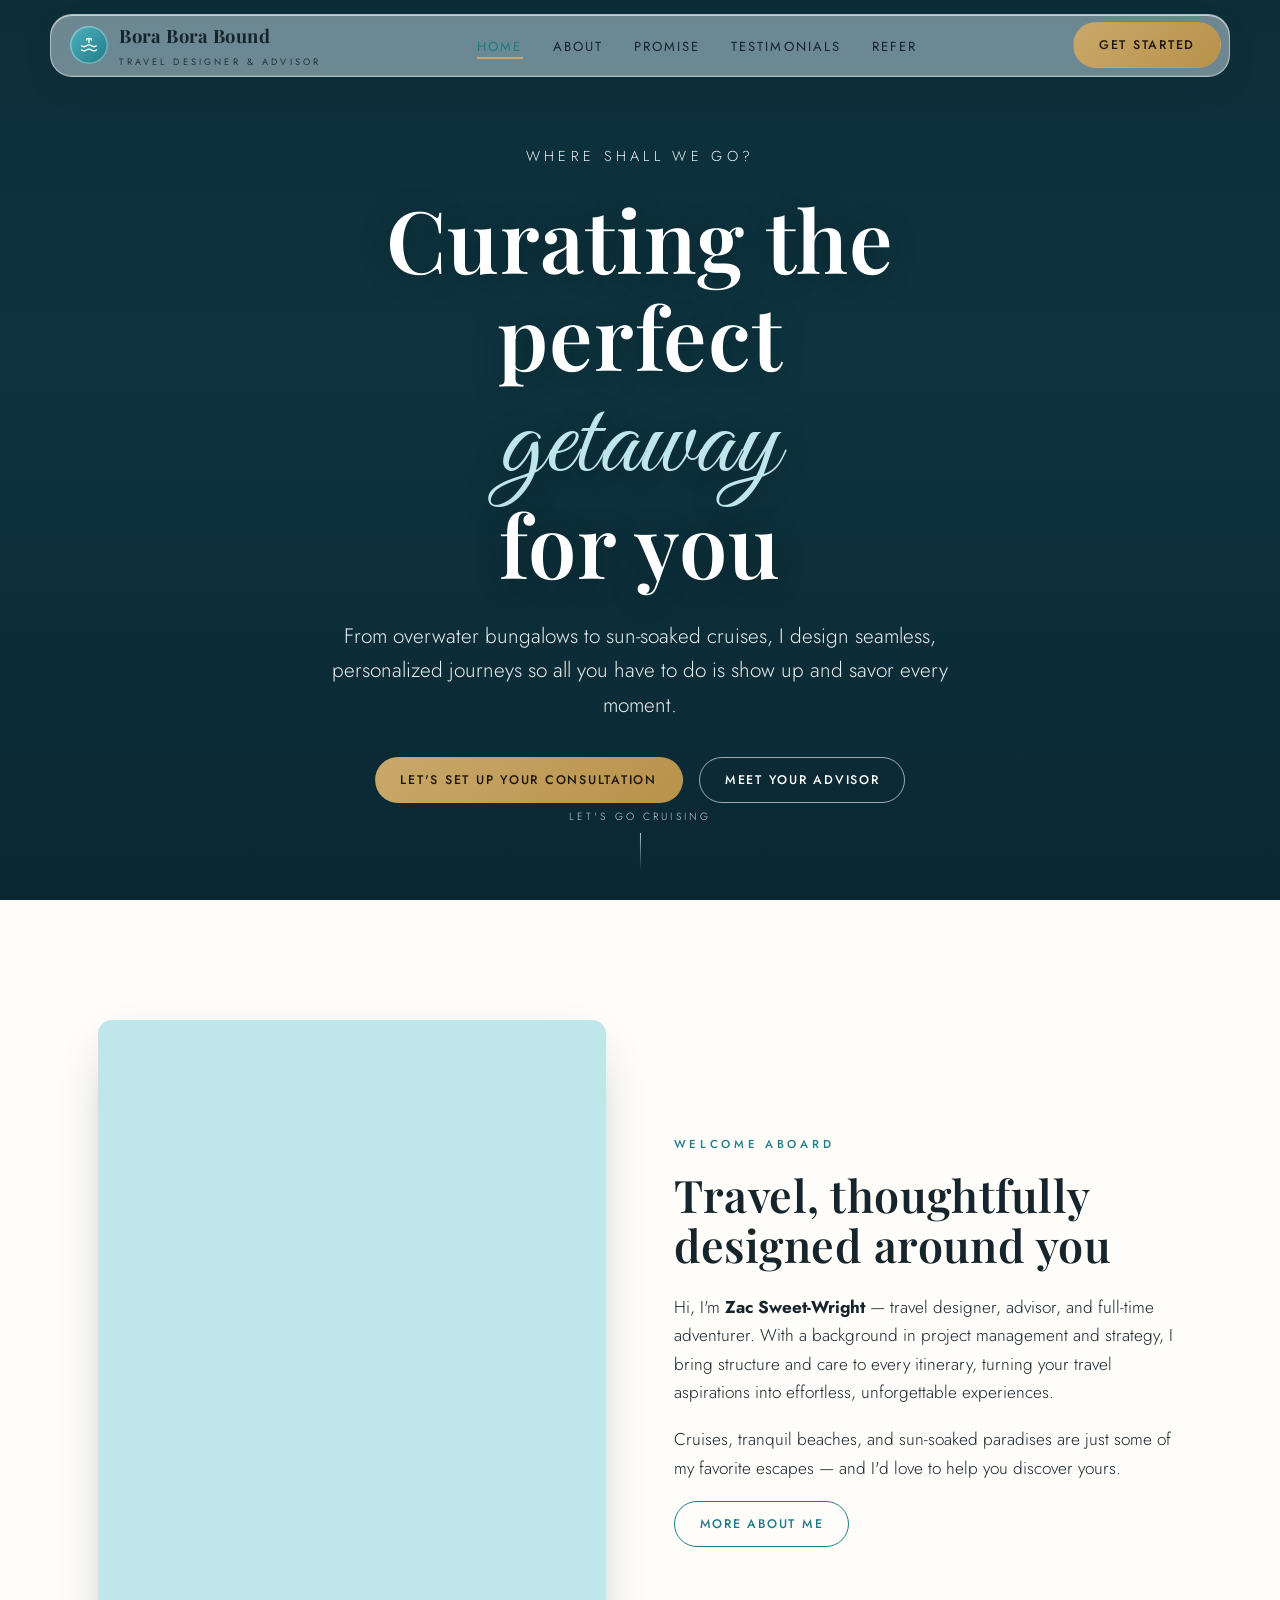
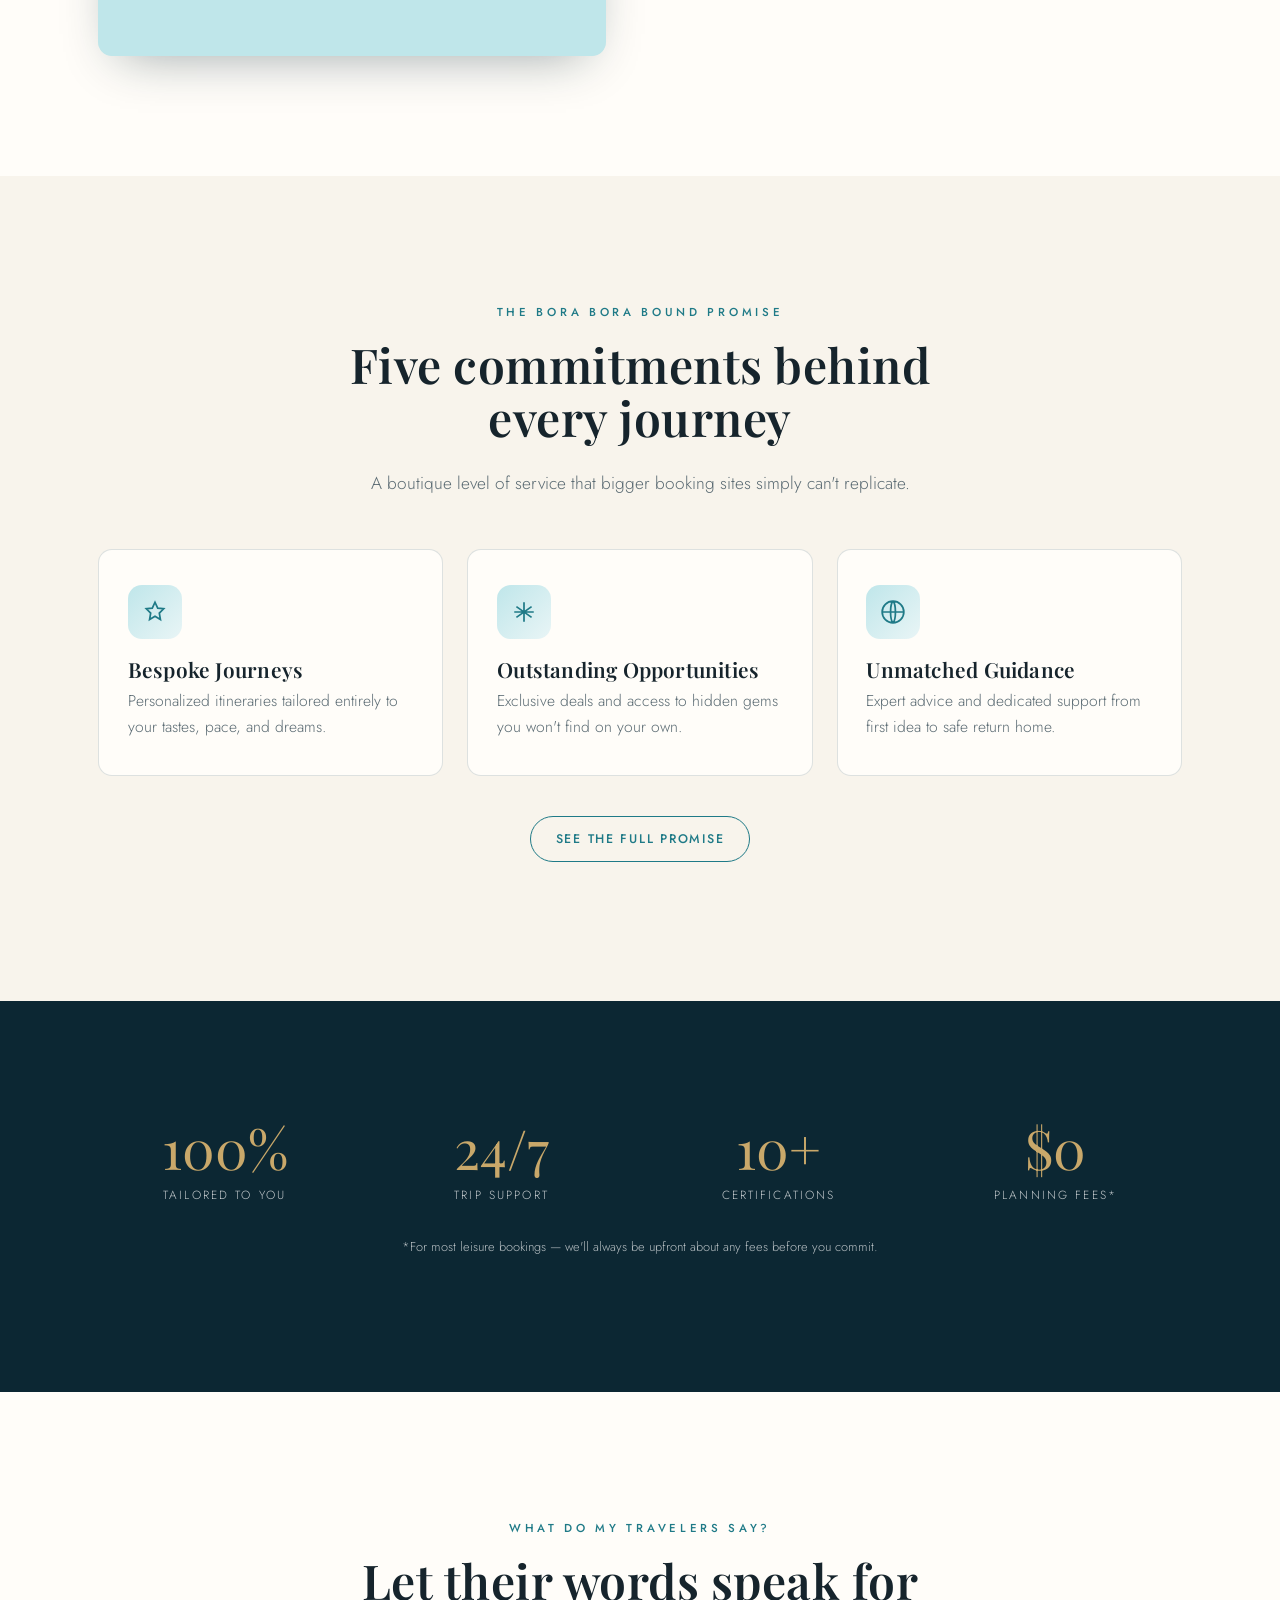
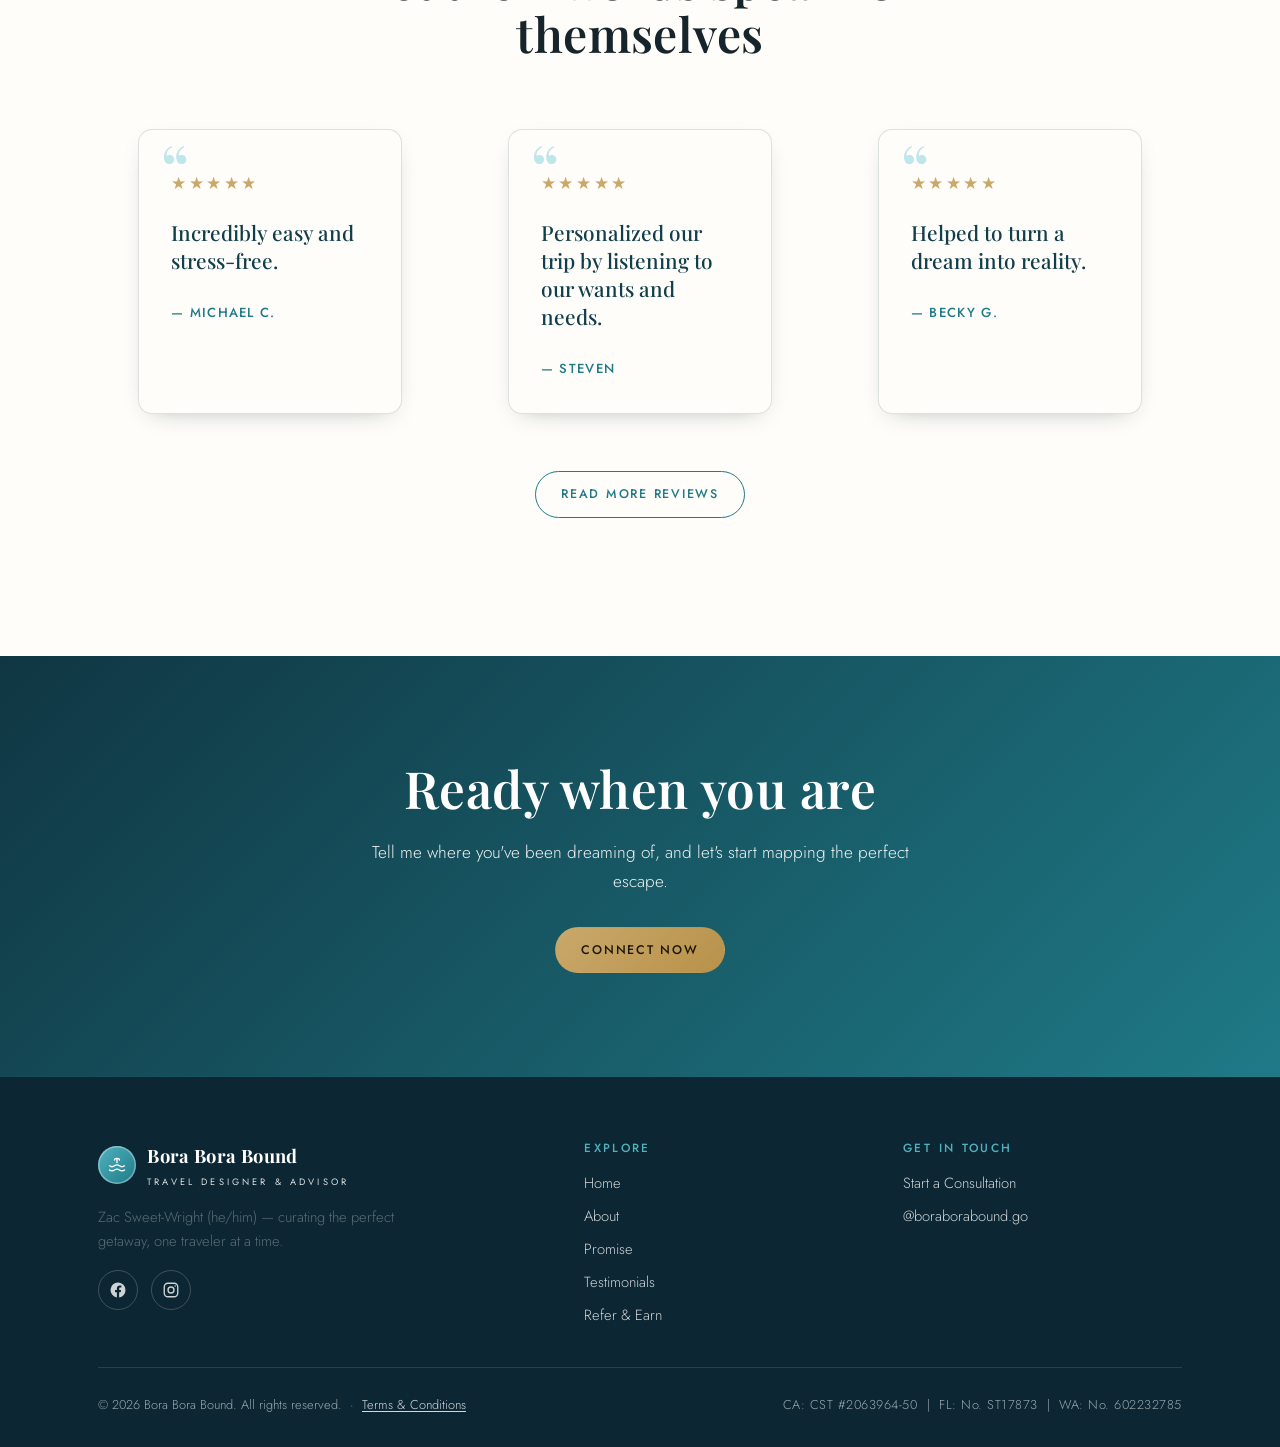
==== commit f59b5915: "Wire CTAs to Tern trip-request form; add Terms & Conditions page - All Get Started / consultation CT" ====
--- a/index.html
+++ b/index.html
@@ -29,7 +29,7 @@
         <li><a href="refer.html">Refer</a></li>
       </ul>
       <div class="nav-cta">
-        <a href="#" class="btn btn--gold" data-open-modal>Get Started</a>
+        <a href="https://app.tern.travel/public/forms/YSXCa_LTnTtBehDg0Kty1Q/responses/new" target="_blank" rel="noopener" class="btn btn--gold">Get Started</a>
         <button class="nav-toggle" aria-label="Toggle menu"><span></span><span></span><span></span></button>
       </div>
     </nav>
@@ -43,7 +43,7 @@
       <h1>Curating the perfect <span class="script">getaway</span> for you</h1>
       <p class="lede">From overwater bungalows to sun-soaked cruises, I design seamless, personalized journeys so all you have to do is show up and savor every moment.</p>
       <div class="hero__actions">
-        <a href="#" class="btn btn--gold" data-open-modal>Let's Set Up Your Consultation</a>
+        <a href="https://app.tern.travel/public/forms/YSXCa_LTnTtBehDg0Kty1Q/responses/new" target="_blank" rel="noopener" class="btn btn--gold">Let's Set Up Your Consultation</a>
         <a href="about.html" class="btn btn--ghost">Meet Your Advisor</a>
       </div>
     </div>
@@ -144,7 +144,7 @@
     <div class="shell reveal">
       <h2>Ready when you are</h2>
       <p>Tell me where you've been dreaming of, and let's start mapping the perfect escape.</p>
-      <a href="#" class="btn btn--gold" data-open-modal>Connect Now</a>
+      <a href="https://app.tern.travel/public/forms/YSXCa_LTnTtBehDg0Kty1Q/responses/new" target="_blank" rel="noopener" class="btn btn--gold">Connect Now</a>
     </div>
   </section>
 
@@ -176,47 +176,18 @@
         <div>
           <h4>Get in touch</h4>
           <ul class="footer-links">
-            <li><a href="#" data-open-modal>Start a Consultation</a></li>
+            <li><a href="https://app.tern.travel/public/forms/YSXCa_LTnTtBehDg0Kty1Q/responses/new" target="_blank" rel="noopener">Start a Consultation</a></li>
             <li><a href="https://www.instagram.com/boraborabound.go" target="_blank" rel="noopener">@boraborabound.go</a></li>
           </ul>
         </div>
       </div>
       <div class="footer-bottom">
-        <span>© <span id="year">2026</span> Bora Bora Bound. All rights reserved.</span>
+        <span>© <span id="year">2026</span> Bora Bora Bound. All rights reserved. &nbsp;·&nbsp; <a href="terms.html">Terms &amp; Conditions</a></span>
         <span class="licenses">CA: CST #2063964-50 &nbsp;|&nbsp; FL: No. ST17873 &nbsp;|&nbsp; WA: No. 602232785</span>
       </div>
     </div>
   </footer>
 
-  <!-- ============ CONTACT MODAL (shared) ============ -->
-  <div class="modal" id="contact-modal" role="dialog" aria-modal="true" aria-labelledby="modal-title">
-    <div class="modal__panel">
-      <button class="modal__close" data-close-modal aria-label="Close">&times;</button>
-      <h3 id="modal-title">Let's set up your consultation</h3>
-      <p class="sub">Tell me a little about your dream trip and I'll be in touch shortly.</p>
-      <!-- TODO: connect this form to CRM. Currently a styled placeholder. -->
-      <form data-placeholder>
-        <div class="field">
-          <label for="c-name">Your Name</label>
-          <input id="c-name" name="name" type="text" autocomplete="name" required />
-        </div>
-        <div class="field">
-          <label for="c-email">Your Email Address</label>
-          <input id="c-email" name="email" type="email" autocomplete="email" required />
-        </div>
-        <div class="field">
-          <label for="c-message">Your Message</label>
-          <textarea id="c-message" name="message" placeholder="Where are you dreaming of going?" required></textarea>
-        </div>
-        <div class="form-actions">
-          <button type="button" class="btn btn--outline" data-close-modal>Cancel</button>
-          <button type="submit" class="btn btn--gold">Send Message</button>
-        </div>
-        <p class="form-feedback form-note"></p>
-      </form>
-    </div>
-  </div>
-
   <script src="assets/js/main.js"></script>
 </body>
 </html>
--- a/assets/css/styles.css
+++ b/assets/css/styles.css
@@ -124,23 +124,42 @@
 .btn--outline:hover { background: var(--lagoon); color: #fff; }
 
 /* ----------------------------- Nav ------------------------------ */
+/* Floating "liquid glass" nav bar — always frosted so it reads on any background */
 .site-header {
   position: fixed;
-  inset: 0 0 auto 0;
+  top: 0.85rem;
+  left: 50%;
+  transform: translateX(-50%);
   z-index: 60;
-  transition: background 0.4s ease, box-shadow 0.4s ease, padding 0.4s ease;
-  padding: 0.65rem 0;
+  width: min(var(--maxw), calc(100% - 1.6rem));
+  border-radius: 22px;
+  background: rgba(255, 255, 255, 0.42);
+  -webkit-backdrop-filter: blur(20px) saturate(180%);
+  backdrop-filter: blur(20px) saturate(180%);
+  border: 1px solid rgba(255, 255, 255, 0.45);
+  box-shadow:
+    0 12px 36px -16px rgba(12, 39, 51, 0.45),
+    inset 0 1px 0 rgba(255, 255, 255, 0.6),
+    inset 0 -1px 0 rgba(255, 255, 255, 0.12);
+  transition: background 0.4s var(--ease), box-shadow 0.4s var(--ease),
+    top 0.4s var(--ease), border-color 0.4s var(--ease);
 }
 .site-header.is-scrolled {
-  background: rgba(255, 253, 249, 0.92);
-  backdrop-filter: blur(10px);
-  box-shadow: 0 2px 20px -12px rgba(12, 39, 51, 0.55);
+  top: 0.6rem;
+  background: rgba(255, 255, 255, 0.66);
+  border-color: rgba(255, 255, 255, 0.6);
+  box-shadow:
+    0 14px 32px -14px rgba(12, 39, 51, 0.5),
+    inset 0 1px 0 rgba(255, 255, 255, 0.7);
 }
 .nav {
   display: flex;
   align-items: center;
   justify-content: space-between;
   gap: 1.5rem;
+  max-width: none;
+  margin: 0;
+  padding: 0.42rem 0.5rem 0.42rem 1.2rem;
 }
 .brand {
   display: flex;
@@ -150,7 +169,7 @@
   font-weight: 700;
   font-size: 1.15rem;
   letter-spacing: 0.02em;
-  color: #fff;
+  color: var(--ink);
   transition: color 0.4s ease;
 }
 .brand .mark {
@@ -187,7 +206,7 @@
   font-size: 0.82rem;
   letter-spacing: 0.16em;
   text-transform: uppercase;
-  color: rgba(255,255,255,0.92);
+  color: var(--ink);
   position: relative;
   padding-bottom: 3px;
   transition: color 0.3s ease;
@@ -203,7 +222,7 @@
 .nav-links a.active::after { width: 100%; }
 .is-scrolled .nav-links a,
 .inner-page .nav-links a { color: var(--ink); }
-.nav-links a.active { color: var(--sand); }
+.nav-links a.active { color: var(--lagoon); }
 
 .nav-cta { display: flex; align-items: center; gap: 1rem; }
 
@@ -214,7 +233,7 @@
 }
 .nav-toggle span {
   position: absolute; left: 0; height: 2px; width: 100%;
-  background: #fff; border-radius: 2px; transition: 0.3s var(--ease);
+  background: var(--ink); border-radius: 2px; transition: 0.3s var(--ease);
 }
 .is-scrolled .nav-toggle span,
 .inner-page .nav-toggle span { background: var(--ink); }
@@ -520,6 +539,33 @@
   font-size: 0.8rem; color: rgba(255,255,255,0.6);
 }
 .licenses { letter-spacing: 0.04em; }
+.footer-bottom a { color: rgba(255,255,255,0.82); text-decoration: underline; text-underline-offset: 2px; }
+.footer-bottom a:hover { color: var(--aqua); }
+
+/* ------------------------- Legal / prose ----------------------- */
+.legal { max-width: 820px; margin: 0 auto; }
+.legal > .updated { color: var(--muted); font-size: 0.9rem; letter-spacing: 0.04em; margin-bottom: 2.2rem; }
+.legal h2 {
+  font-size: clamp(1.35rem, 1.1rem + 1.1vw, 1.85rem);
+  color: var(--deep-sea);
+  margin-top: 2.6rem;
+  padding-top: 1.4rem;
+  border-top: 1px solid var(--line);
+}
+.legal h2:first-of-type { margin-top: 0; padding-top: 0; border-top: 0; }
+.legal h3 { font-family: var(--sans); font-weight: 600; font-size: 1.05rem; margin: 1.4rem 0 0.4rem; }
+.legal p, .legal li { color: #33454d; }
+.legal ul { padding-left: 1.2rem; margin: 0 0 1.1em; }
+.legal li { margin-bottom: 0.45rem; }
+.legal a { color: var(--lagoon); text-decoration: underline; text-underline-offset: 2px; }
+.legal .callout {
+  background: var(--cream);
+  border-left: 3px solid var(--sand);
+  padding: 1rem 1.3rem;
+  border-radius: 8px;
+  margin: 1.6rem 0;
+  font-size: 0.95rem;
+}
 
 /* ----------------------------- Modal ---------------------------- */
 .modal {
